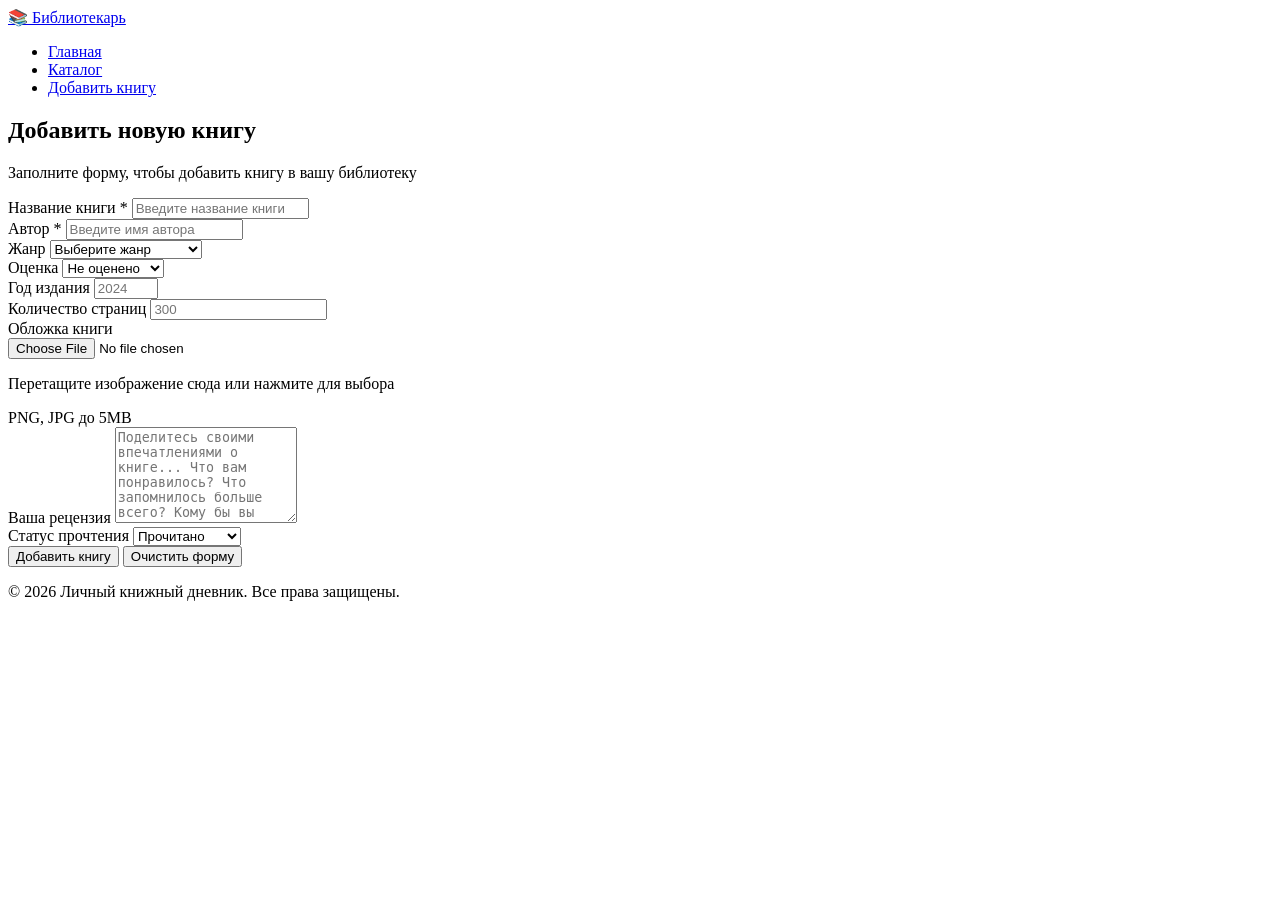
==== wwwroot/add.html @ d9a8a765 "Вроде пофиксил структуру" ====
﻿<!DOCTYPE html>
<html lang="ru">
<head>
    <meta charset="UTF-8">
    <meta name="viewport" content="width=device-width, initial-scale=1.0">
    <title>Добавить книгу | Библиотекарь</title>
    <link rel="stylesheet" href="styles.css">
</head>
<body>
    <header class="header">
        <nav class="nav container">
            <a href="index.html" class="logo">📚 Библиотекарь</a>
            <ul class="nav-links">
                <li><a href="index.html">Главная</a></li>
                <li><a href="catalog.html">Каталог</a></li>
                <li><a href="add.html" class="active">Добавить книгу</a></li>
            </ul>
        </nav>
    </header>

    <main class="container">
        <section class="page-header">
            <h1 class="page-title">Добавить новую книгу</h1>
            <p class="page-subtitle">Заполните форму, чтобы добавить книгу в вашу библиотеку</p>
        </section>

        <section class="form-section">
            <form class="book-form" action="#" method="POST">
                <div class="form-group">
                    <label for="title">Название книги *</label>
                    <input type="text" id="title" name="title" placeholder="Введите название книги" required>
                </div>

                <div class="form-group">
                    <label for="author">Автор *</label>
                    <input type="text" id="author" name="author" placeholder="Введите имя автора" required>
                </div>

                <div class="form-row">
                    <div class="form-group">
                        <label for="genre">Жанр</label>
                        <select id="genre" name="genre">
                            <option value="">Выберите жанр</option>
                            <option value="classics">Классика</option>
                            <option value="fantasy">Фэнтези</option>
                            <option value="scifi">Научная фантастика</option>
                            <option value="mystery">Детектив</option>
                            <option value="romance">Романтика</option>
                            <option value="thriller">Триллер</option>
                            <option value="horror">Ужасы</option>
                            <option value="biography">Биография</option>
                            <option value="history">История</option>
                            <option value="philosophy">Философия</option>
                            <option value="psychology">Психология</option>
                            <option value="other">Другое</option>
                        </select>
                    </div>

                    <div class="form-group">
                        <label for="rating">Оценка</label>
                        <select id="rating" name="rating">
                            <option value="">Не оценено</option>
                            <option value="5">★★★★★ (5)</option>
                            <option value="4">★★★★☆ (4)</option>
                            <option value="3">★★★☆☆ (3)</option>
                            <option value="2">★★☆☆☆ (2)</option>
                            <option value="1">★☆☆☆☆ (1)</option>
                        </select>
                    </div>
                </div>

                <div class="form-row">
                    <div class="form-group">
                        <label for="year">Год издания</label>
                        <input type="number" id="year" name="year" placeholder="2024" min="1000" max="2099">
                    </div>

                    <div class="form-group">
                        <label for="pages">Количество страниц</label>
                        <input type="number" id="pages" name="pages" placeholder="300" min="1">
                    </div>
                </div>

                <div class="form-group">
                    <label for="cover">Обложка книги</label>
                    <div class="file-upload">
                        <input type="file" id="cover" name="cover" accept="image/*">
                        <p>Перетащите изображение сюда или нажмите для выбора</p>
                        <span class="file-hint">PNG, JPG до 5MB</span>
                    </div>
                </div>

                <div class="form-group">
                    <label for="review">Ваша рецензия</label>
                    <textarea id="review" name="review" rows="6" placeholder="Поделитесь своими впечатлениями о книге... Что вам понравилось? Что запомнилось больше всего? Кому бы вы рекомендовали эту книгу?"></textarea>
                </div>

                <div class="form-group">
                    <label for="status">Статус прочтения</label>
                    <select id="status" name="status">
                        <option value="read">Прочитано</option>
                        <option value="reading">Читаю сейчас</option>
                        <option value="planned">В планах</option>
                        <option value="dropped">Брошено</option>
                    </select>
                </div>

                <div class="form-actions">
                    <button type="submit" class="btn btn-primary">Добавить книгу</button>
                    <button type="reset" class="btn btn-secondary">Очистить форму</button>
                </div>
            </form>
        </section>
    </main>

    <footer class="footer">
        <div class="container">
            <p>&copy; 2026 Личный книжный дневник. Все права защищены.</p>
        </div>
    </footer>
</body>
</html>
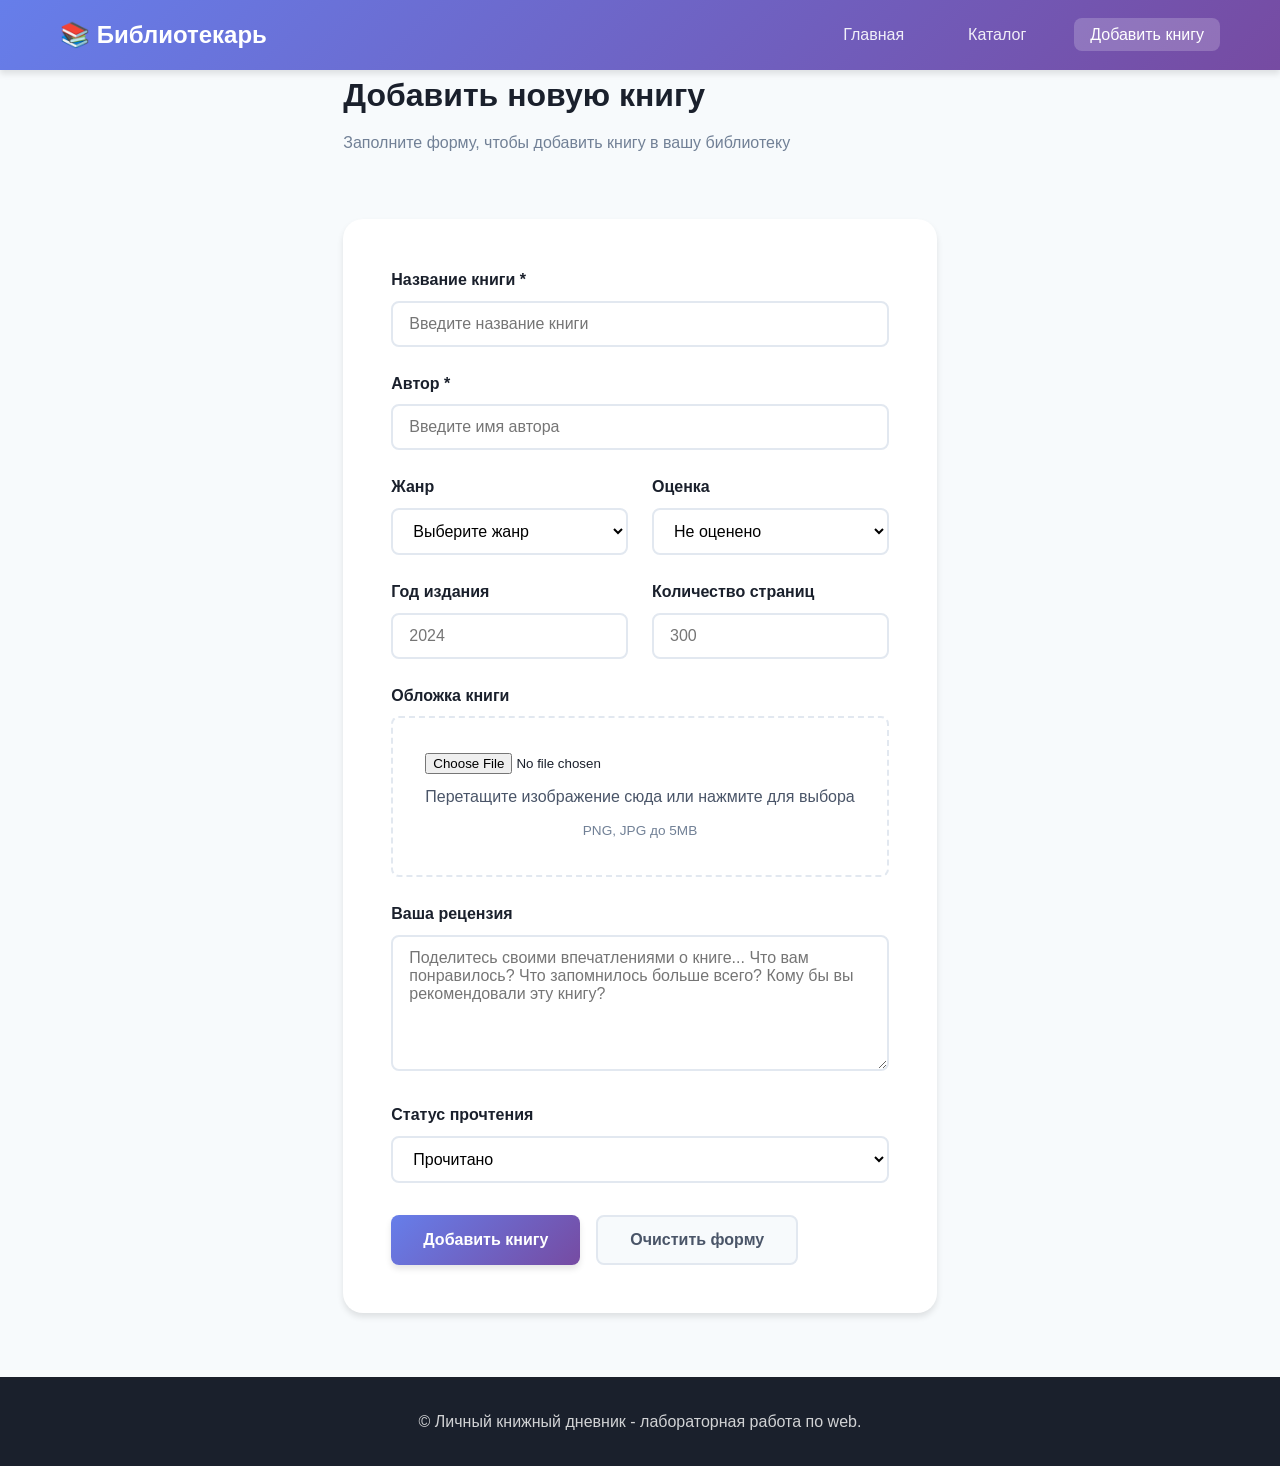
==== commit 0832ac4d: "исправленно открытие swagger при запуске проекта, теперь открывается index.html как и предполагалось" ====
--- a/wwwroot/add.html
+++ b/wwwroot/add.html
@@ -115,7 +115,7 @@
 
     <footer class="footer">
         <div class="container">
-            <p>&copy; 2026 Личный книжный дневник. Все права защищены.</p>
+            <p>&copy; Личный книжный дневник - лабораторная работа по web.</p>
         </div>
     </footer>
 </body>
--- a/wwwroot/styles.css
+++ b/wwwroot/styles.css
@@ -0,0 +1,742 @@
+﻿/* CSS Variables & Reset */
+:root {
+    --primary-color: #667eea;
+    --primary-dark: #5a67d8;
+    --secondary-color: #764ba2;
+    --accent-color: #f093fb;
+    --text-dark: #1a202c;
+    --text-light: #4a5568;
+    --text-muted: #718096;
+    --bg-light: #f7fafc;
+    --bg-white: #ffffff;
+    --border-color: #e2e8f0;
+    --shadow-sm: 0 1px 3px rgba(0, 0, 0, 0.1);
+    --shadow-md: 0 4px 6px rgba(0, 0, 0, 0.1);
+    --shadow-lg: 0 10px 25px rgba(0, 0, 0, 0.15);
+    --shadow-xl: 0 20px 40px rgba(0, 0, 0, 0.2);
+    --radius-sm: 8px;
+    --radius-md: 12px;
+    --radius-lg: 20px;
+    --transition: all 0.3s ease;
+}
+
+* {
+    margin: 0;
+    padding: 0;
+    box-sizing: border-box;
+}
+
+body {
+    font-family: 'Segoe UI', Tahoma, Geneva, Verdana, sans-serif;
+    background: var(--bg-light);
+    color: var(--text-dark);
+    line-height: 1.6;
+    min-height: 100vh;
+    display: flex;
+    flex-direction: column;
+}
+
+.container {
+    max-width: 1200px;
+    margin: 0 auto;
+    padding: 0 20px;
+}
+
+a {
+    text-decoration: none;
+    color: inherit;
+}
+
+ul {
+    list-style: none;
+}
+
+/* Header & Navigation */
+.header {
+    background: linear-gradient(135deg, var(--primary-color) 0%, var(--secondary-color) 100%);
+    padding: 1rem 0;
+    position: sticky;
+    top: 0;
+    z-index: 1000;
+    box-shadow: var(--shadow-md);
+}
+
+.nav {
+    display: flex;
+    justify-content: space-between;
+    align-items: center;
+}
+
+.logo {
+    font-size: 1.5rem;
+    font-weight: 700;
+    color: white;
+    transition: var(--transition);
+}
+
+    .logo:hover {
+        transform: scale(1.05);
+        opacity: 0.9;
+    }
+
+.nav-links {
+    display: flex;
+    gap: 2rem;
+}
+
+    .nav-links a {
+        color: rgba(255, 255, 255, 0.9);
+        font-weight: 500;
+        padding: 0.5rem 1rem;
+        border-radius: var(--radius-sm);
+        transition: var(--transition);
+    }
+
+        .nav-links a:hover,
+        .nav-links a.active {
+            background: rgba(255, 255, 255, 0.2);
+            color: white;
+        }
+
+/* Hero Section */
+.hero {
+    background: linear-gradient(135deg, #667eea 0%, #764ba2 100%, #f093fb 100%);
+    background: linear-gradient(135deg, rgba(102, 126, 234, 0.95) 0%, rgba(118, 75, 162, 0.95) 100%), url('image/svg+xml,<svg xmlns="http://www.w3.org/2000/svg" viewBox="0 0 1440 320"><path fill="%23ffffff" fill-opacity="0.1" d="M0,96L48,112C96,128,192,160,288,160C384,160,480,128,576,122.7C672,117,768,139,864,138.7C960,139,1056,117,1152,96C1248,75,1344,53,1392,42.7L1440,32L1440,320L1392,320C1344,320,1248,320,1152,320C1056,320,960,320,864,320C768,320,672,320,576,320C480,320,384,320,288,320C192,320,96,320,48,320L0,320Z"></path></svg>');
+    background-size: cover;
+    background-position: center;
+    padding: 4rem 2rem;
+    text-align: center;
+    color: white;
+}
+
+.hero-content {
+    max-width: 800px;
+    margin: 0 auto;
+}
+
+.hero h1 {
+    font-size: 2.5rem;
+    font-weight: 700;
+    margin-bottom: 1rem;
+    text-shadow: 2px 2px 4px rgba(0, 0, 0, 0.3);
+    line-height: 1.3;
+}
+
+.hero-author {
+    font-size: 1.2rem;
+    font-style: italic;
+    opacity: 0.9;
+}
+
+/* Stats Section */
+.stats {
+    display: flex;
+    justify-content: center;
+    gap: 2rem;
+    padding: 3rem 2rem;
+    flex-wrap: wrap;
+}
+
+.stats-card {
+    background: var(--bg-white);
+    padding: 2rem 3rem;
+    border-radius: var(--radius-lg);
+    box-shadow: var(--shadow-md);
+    text-align: center;
+    transition: var(--transition);
+    min-width: 200px;
+}
+
+    .stats-card:hover {
+        transform: translateY(-5px);
+        box-shadow: var(--shadow-lg);
+    }
+
+.stats-number {
+    display: block;
+    font-size: 3rem;
+    font-weight: 700;
+    background: linear-gradient(135deg, var(--primary-color) 0%, var(--secondary-color) 100%);
+    -webkit-background-clip: text;
+    -webkit-text-fill-color: transparent;
+    background-clip: text;
+}
+
+.stats-label {
+    display: block;
+    color: var(--text-muted);
+    margin-top: 0.5rem;
+    font-weight: 500;
+}
+
+/* Section Titles */
+.section-title,
+.page-title {
+    font-size: 2rem;
+    font-weight: 700;
+    color: var(--text-dark);
+    margin-bottom: 0.5rem;
+}
+
+.page-subtitle {
+    color: var(--text-muted);
+    margin-bottom: 2rem;
+}
+
+.featured-books {
+    padding: 2rem 0 4rem;
+}
+
+    .featured-books .section-title {
+        text-align: center;
+        margin-bottom: 3rem;
+    }
+
+/* Books Grid (Flexbox/Grid) */
+.books-grid {
+    display: grid;
+    grid-template-columns: repeat(auto-fill, minmax(280px, 1fr));
+    gap: 2rem;
+}
+
+.catalog-grid {
+    padding: 2rem 0 4rem;
+}
+
+.book-card {
+    background: var(--bg-white);
+    border-radius: var(--radius-md);
+    overflow: hidden;
+    box-shadow: var(--shadow-md);
+    transition: var(--transition);
+    display: flex;
+    flex-direction: column;
+}
+
+    .book-card:hover {
+        transform: translateY(-8px);
+        box-shadow: var(--shadow-xl);
+    }
+
+.book-cover {
+    height: 200px;
+    display: flex;
+    align-items: center;
+    justify-content: center;
+    position: relative;
+    overflow: hidden;
+}
+
+.book-cover-large {
+    height: 350px;
+    border-radius: var(--radius-md);
+    display: flex;
+    align-items: center;
+    justify-content: center;
+    box-shadow: var(--shadow-lg);
+}
+
+.book-cover-placeholder {
+    color: rgba(255, 255, 255, 0.8);
+    font-size: 1.2rem;
+    font-weight: 600;
+    text-shadow: 1px 1px 3px rgba(0, 0, 0, 0.3);
+}
+
+.book-info {
+    padding: 1.5rem;
+    flex: 1;
+    display: flex;
+    flex-direction: column;
+}
+
+.book-title {
+    font-size: 1.3rem;
+    font-weight: 700;
+    color: var(--text-dark);
+    margin-bottom: 0.5rem;
+}
+
+.book-author {
+    color: var(--text-muted);
+    font-size: 0.95rem;
+    margin-bottom: 0.5rem;
+}
+
+.book-genre {
+    color: var(--primary-color);
+    font-size: 0.85rem;
+    margin-bottom: 0.75rem;
+    font-weight: 500;
+}
+
+.book-rating {
+    display: flex;
+    gap: 0.25rem;
+    margin-bottom: 1rem;
+}
+
+.star {
+    color: #fbbf24;
+    font-size: 1.1rem;
+}
+
+.star-large {
+    color: #fbbf24;
+    font-size: 1.5rem;
+}
+
+.rating-text {
+    color: var(--text-muted);
+    font-size: 0.9rem;
+    margin-left: 0.5rem;
+}
+
+.book-link {
+    color: var(--primary-color);
+    font-weight: 600;
+    margin-top: auto;
+    transition: var(--transition);
+    display: inline-block;
+}
+
+    .book-link:hover {
+        color: var(--secondary-color);
+        transform: translateX(5px);
+    }
+
+/* Book Detail Page */
+.book-detail {
+    padding: 3rem 0;
+}
+
+.book-detail-grid {
+    display: grid;
+    grid-template-columns: 300px 1fr;
+    gap: 3rem;
+    align-items: start;
+}
+
+.book-detail-title {
+    font-size: 2.5rem;
+    font-weight: 700;
+    color: var(--text-dark);
+    margin-bottom: 0.5rem;
+}
+
+.book-detail-author {
+    font-size: 1.3rem;
+    color: var(--primary-color);
+    margin-bottom: 1rem;
+}
+
+.book-detail-genre {
+    color: var(--text-muted);
+    margin-bottom: 1.5rem;
+}
+
+.book-detail-rating {
+    display: flex;
+    align-items: center;
+    margin-bottom: 1.5rem;
+}
+
+.book-detail-year,
+.book-detail-pages {
+    color: var(--text-light);
+    margin-bottom: 0.5rem;
+}
+
+.book-detail-description {
+    margin-top: 2rem;
+    padding-top: 2rem;
+    border-top: 2px solid var(--border-color);
+}
+
+    .book-detail-description h2 {
+        font-size: 1.5rem;
+        margin-bottom: 1rem;
+        color: var(--text-dark);
+    }
+
+    .book-detail-description p {
+        color: var(--text-light);
+        line-height: 1.8;
+        margin-bottom: 1rem;
+    }
+
+/* Reviews Section */
+.reviews-section {
+    padding: 3rem 0 4rem;
+}
+
+.reviews-title {
+    font-size: 2rem;
+    font-weight: 700;
+    margin-bottom: 2rem;
+    color: var(--text-dark);
+}
+
+.review-card {
+    background: var(--bg-white);
+    padding: 2rem;
+    border-radius: var(--radius-md);
+    box-shadow: var(--shadow-sm);
+    margin-bottom: 1.5rem;
+    transition: var(--transition);
+}
+
+    .review-card:hover {
+        box-shadow: var(--shadow-md);
+    }
+
+.review-header {
+    display: flex;
+    align-items: center;
+    gap: 1rem;
+    margin-bottom: 1rem;
+}
+
+.reviewer-avatar {
+    width: 50px;
+    height: 50px;
+    border-radius: 50%;
+    background: linear-gradient(135deg, var(--primary-color) 0%, var(--secondary-color) 100%);
+    display: flex;
+    align-items: center;
+    justify-content: center;
+    color: white;
+    font-weight: 700;
+    font-size: 1.2rem;
+}
+
+.reviewer-info {
+    flex: 1;
+}
+
+.reviewer-name {
+    font-weight: 600;
+    color: var(--text-dark);
+    margin-bottom: 0.25rem;
+}
+
+.review-date {
+    color: var(--text-muted);
+    font-size: 0.85rem;
+}
+
+.review-text {
+    color: var(--text-light);
+    line-height: 1.7;
+}
+
+.add-review-placeholder {
+    background: linear-gradient(135deg, rgba(102, 126, 234, 0.1) 0%, rgba(118, 75, 162, 0.1) 100%);
+    padding: 3rem;
+    border-radius: var(--radius-md);
+    text-align: center;
+    border: 2px dashed var(--primary-color);
+}
+
+    .add-review-placeholder h3 {
+        font-size: 1.5rem;
+        color: var(--text-dark);
+        margin-bottom: 0.5rem;
+    }
+
+    .add-review-placeholder p {
+        color: var(--text-muted);
+        margin-bottom: 1.5rem;
+    }
+
+/* Form Styles */
+.form-section {
+    padding: 2rem 0 4rem;
+}
+
+.book-form {
+    background: var(--bg-white);
+    padding: 3rem;
+    border-radius: var(--radius-lg);
+    box-shadow: var(--shadow-md);
+    max-width: 800px;
+    margin: 0 auto;
+}
+
+.form-group {
+    margin-bottom: 1.5rem;
+}
+
+    .form-group label {
+        display: block;
+        font-weight: 600;
+        color: var(--text-dark);
+        margin-bottom: 0.5rem;
+    }
+
+    .form-group input[type="text"],
+    .form-group input[type="number"],
+    .form-group select,
+    .form-group textarea {
+        width: 100%;
+        padding: 0.75rem 1rem;
+        border: 2px solid var(--border-color);
+        border-radius: var(--radius-sm);
+        font-size: 1rem;
+        font-family: inherit;
+        transition: var(--transition);
+        background: var(--bg-white);
+    }
+
+        .form-group input:focus,
+        .form-group select:focus,
+        .form-group textarea:focus {
+            outline: none;
+            border-color: var(--primary-color);
+            box-shadow: 0 0 0 3px rgba(102, 126, 234, 0.1);
+        }
+
+    .form-group textarea {
+        resize: vertical;
+        min-height: 120px;
+    }
+
+.form-row {
+    display: grid;
+    grid-template-columns: 1fr 1fr;
+    gap: 1.5rem;
+}
+
+.file-upload {
+    border: 2px dashed var(--border-color);
+    border-radius: var(--radius-sm);
+    padding: 2rem;
+    text-align: center;
+    transition: var(--transition);
+    cursor: pointer;
+}
+
+    .file-upload:hover {
+        border-color: var(--primary-color);
+        background: rgba(102, 126, 234, 0.05);
+    }
+
+    .file-upload input[type="file"] {
+        width: 100%;
+        cursor: pointer;
+    }
+
+    .file-upload p {
+        color: var(--text-light);
+        margin: 0.5rem 0;
+    }
+
+.file-hint {
+    color: var(--text-muted);
+    font-size: 0.85rem;
+}
+
+.form-actions {
+    display: flex;
+    gap: 1rem;
+    margin-top: 2rem;
+}
+
+/* Buttons */
+.btn {
+    padding: 0.875rem 2rem;
+    font-size: 1rem;
+    font-weight: 600;
+    border: none;
+    border-radius: var(--radius-sm);
+    cursor: pointer;
+    transition: var(--transition);
+    display: inline-block;
+}
+
+.btn-primary {
+    background: linear-gradient(135deg, var(--primary-color) 0%, var(--secondary-color) 100%);
+    color: white;
+    box-shadow: var(--shadow-md);
+}
+
+    .btn-primary:hover {
+        transform: translateY(-2px);
+        box-shadow: var(--shadow-lg);
+    }
+
+.btn-secondary {
+    background: var(--bg-light);
+    color: var(--text-light);
+    border: 2px solid var(--border-color);
+}
+
+    .btn-secondary:hover {
+        background: var(--border-color);
+    }
+
+.btn:disabled {
+    opacity: 0.5;
+    cursor: not-allowed;
+    transform: none !important;
+}
+
+/* Footer */
+.footer {
+    background: var(--text-dark);
+    color: white;
+    padding: 2rem 0;
+    margin-top: auto;
+}
+
+    .footer p {
+        text-align: center;
+        opacity: 0.8;
+    }
+
+/* Responsive Design (Media Queries) */
+@media (max-width: 768px) {
+    .nav-links {
+        gap: 1rem;
+    }
+
+        .nav-links a {
+            padding: 0.5rem;
+            font-size: 0.9rem;
+        }
+
+    .hero h1 {
+        font-size: 1.8rem;
+    }
+
+    .stats {
+        flex-direction: column;
+        align-items: center;
+    }
+
+    .stats-card {
+        width: 100%;
+        max-width: 300px;
+    }
+
+    .books-grid {
+        grid-template-columns: 1fr;
+    }
+
+    .book-detail-grid {
+        grid-template-columns: 1fr;
+        gap: 2rem;
+    }
+
+    .book-detail-cover {
+        display: flex;
+        justify-content: center;
+    }
+
+    .book-detail-title {
+        font-size: 2rem;
+        text-align: center;
+    }
+
+    .book-detail-info {
+        text-align: center;
+    }
+
+    .book-detail-rating {
+        justify-content: center;
+    }
+
+    .form-row {
+        grid-template-columns: 1fr;
+    }
+
+    .book-form {
+        padding: 2rem;
+    }
+
+    .form-actions {
+        flex-direction: column;
+    }
+
+    .btn {
+        width: 100%;
+        text-align: center;
+    }
+
+    .review-header {
+        flex-direction: column;
+        text-align: center;
+    }
+}
+
+@media (max-width: 480px) {
+    .header {
+        padding: 0.75rem 0;
+    }
+
+    .logo {
+        font-size: 1.2rem;
+    }
+
+    .nav-links {
+        gap: 0.5rem;
+    }
+
+        .nav-links a {
+            padding: 0.35rem;
+            font-size: 0.8rem;
+        }
+
+    .hero {
+        padding: 2rem 1rem;
+    }
+
+        .hero h1 {
+            font-size: 1.5rem;
+        }
+
+    .section-title,
+    .page-title {
+        font-size: 1.5rem;
+    }
+
+    .book-card {
+        margin: 0 -10px;
+        border-radius: var(--radius-sm);
+    }
+}
+
+/* Animations */
+@keyframes fadeIn {
+    from {
+        opacity: 0;
+        transform: translateY(20px);
+    }
+
+    to {
+        opacity: 1;
+        transform: translateY(0);
+    }
+}
+
+.book-card,
+.stats-card,
+.review-card {
+    animation: fadeIn 0.5s ease forwards;
+}
+
+/* Smooth scroll */
+html {
+    scroll-behavior: smooth;
+}
+
+/* Selection color */
+::selection {
+    background: var(--primary-color);
+    color: white;
+}
+
+::-moz-selection {
+    background: var(--primary-color);
+    color: white;
+}
